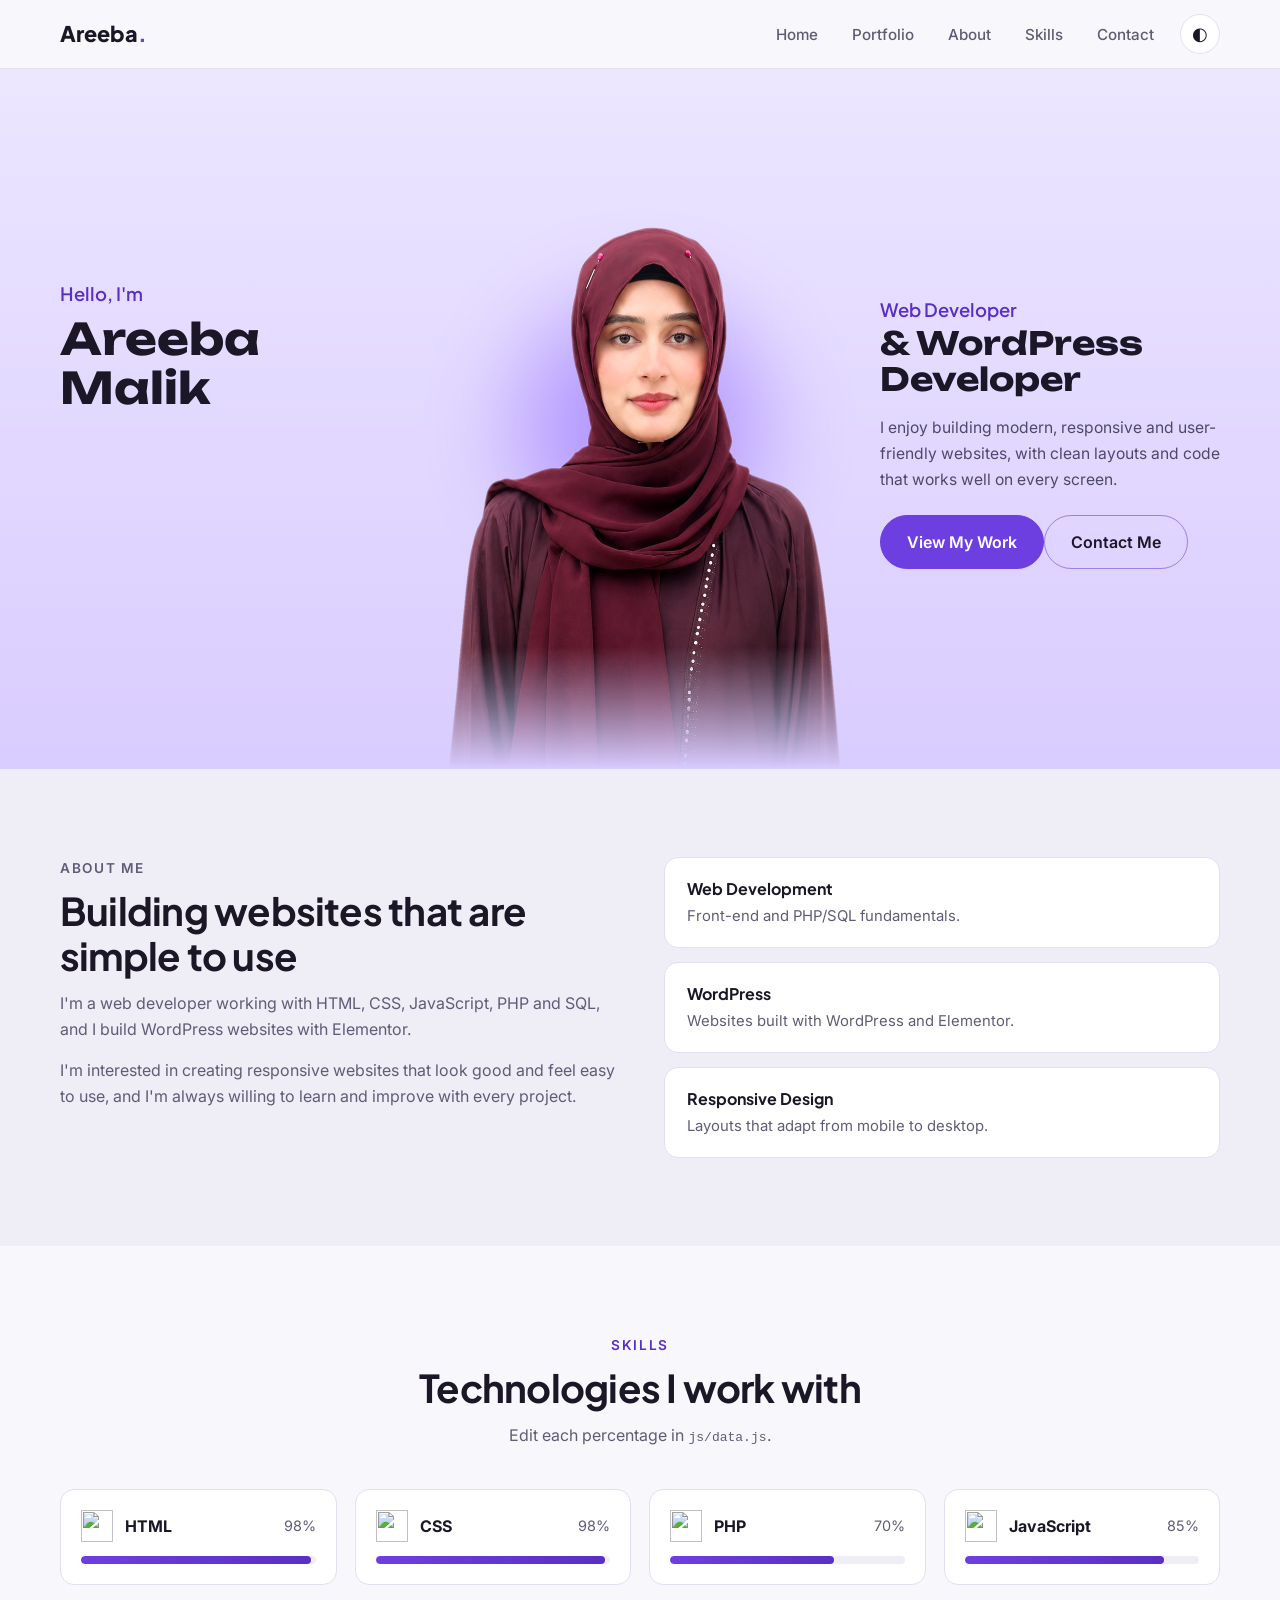
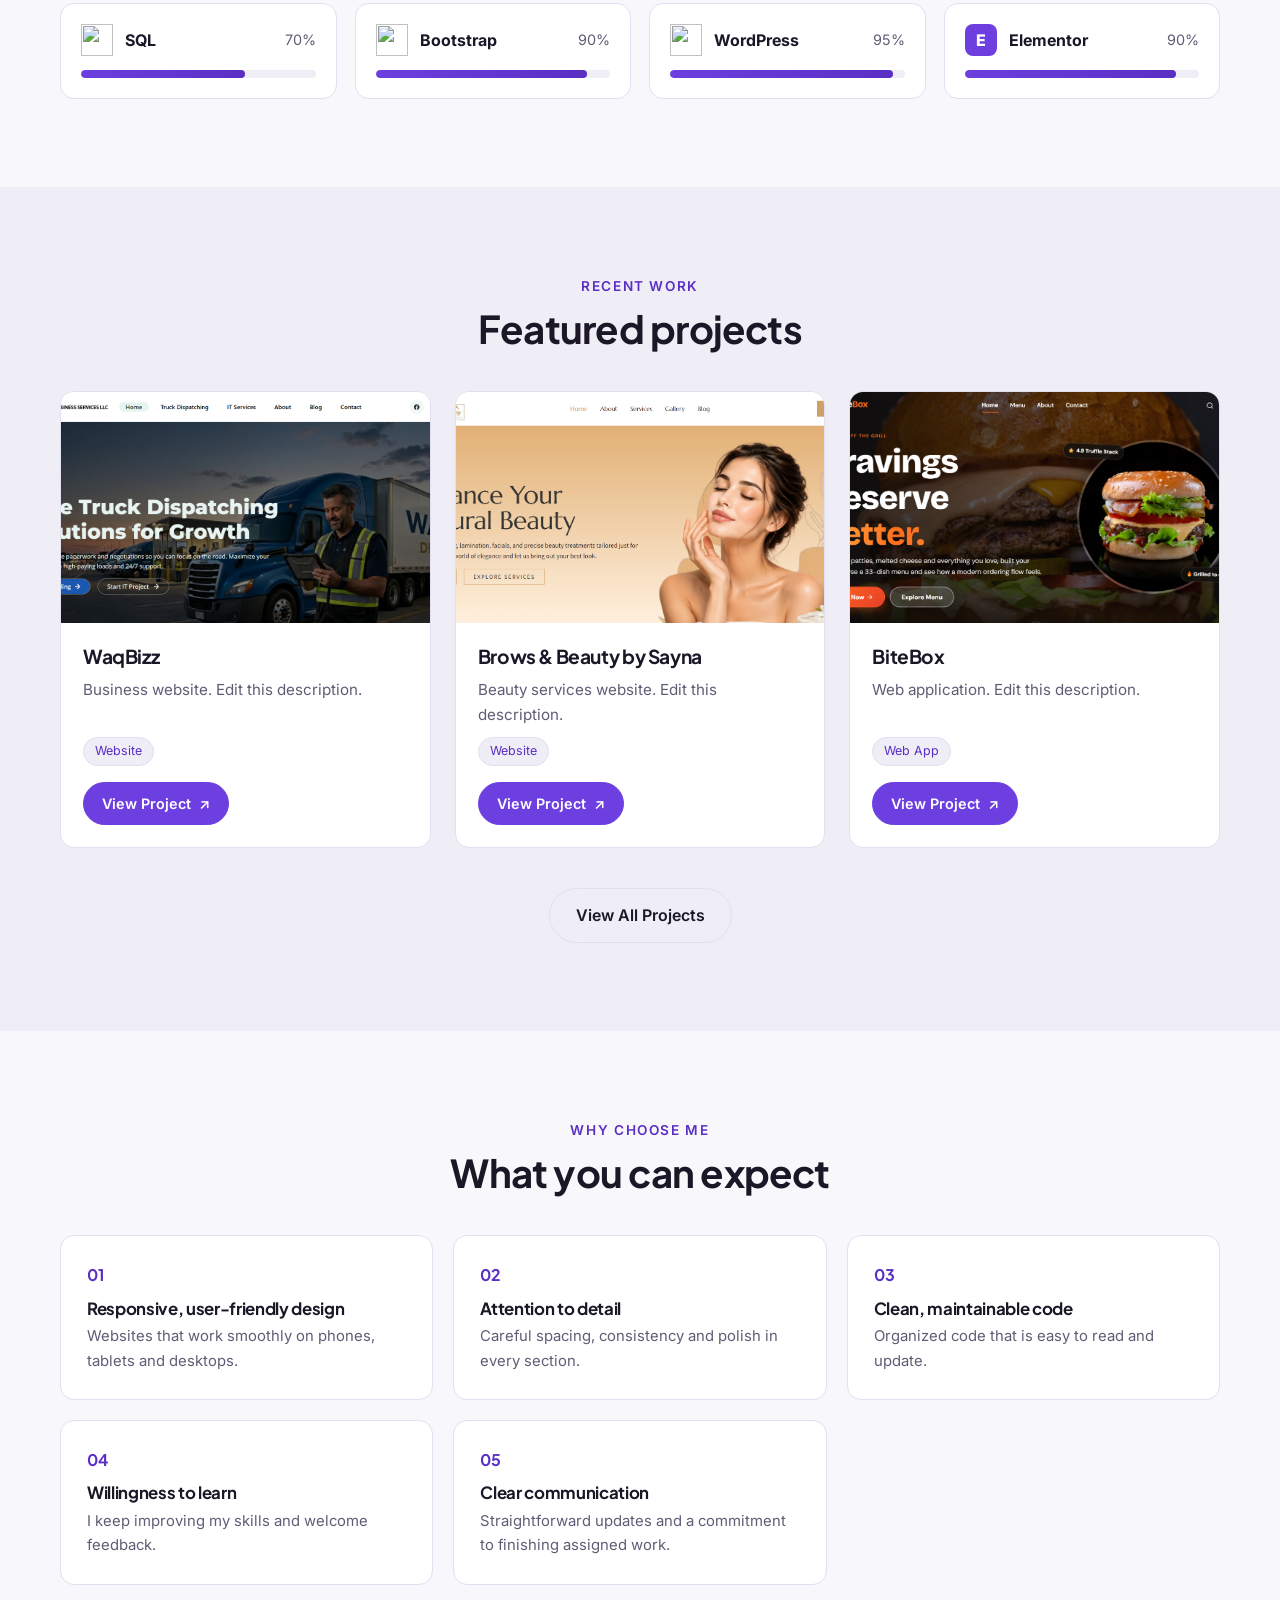
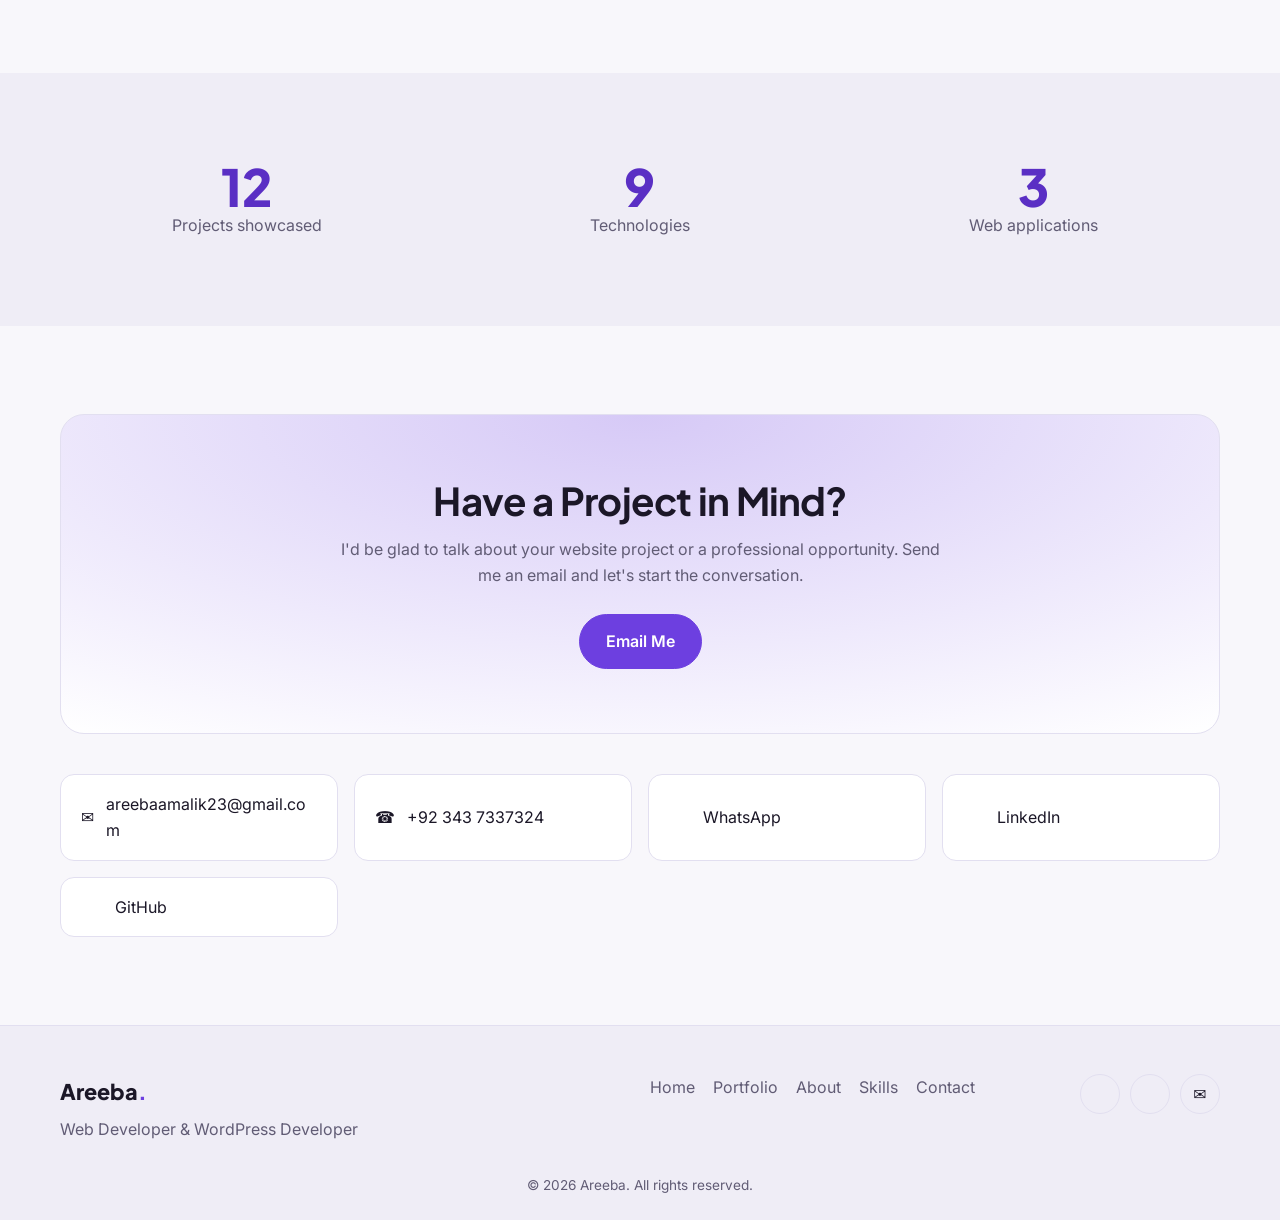
==== index.html @ 986e42f9 "My portfolio website" ====
<!DOCTYPE html><html lang="en" data-theme="dark"><head><meta charset="utf-8"><meta name="viewport" content="width=device-width,initial-scale=1"><link rel="preconnect" href="https://fonts.googleapis.com"><link rel="preconnect" href="https://fonts.gstatic.com" crossorigin><link rel="stylesheet" href="https://fonts.googleapis.com/css2?family=Inter:wght@400;500;600&family=Unbounded:wght@500;700&family=Plus+Jakarta+Sans:wght@600;700;800&display=swap"><link rel="stylesheet" href="css/styles.css"><link rel="icon" href="data:image/svg+xml,%3Csvg xmlns=%27http://www.w3.org/2000/svg%27 viewBox=%270 0 100 100%27%3E%3Crect width=%27100%27 height=%27100%27 rx=%2722%27 fill=%27%238b5cf6%27/%3E%3Ctext x=%2750%27 y=%2772%27 font-size=%2765%27 text-anchor=%27middle%27 fill=%27white%27 font-family=%27sans-serif%27 font-weight=%27800%27%3EA%3C/text%3E%3C/svg%3E">
<title>Areeba | Web Developer &amp; WordPress Developer</title>
<meta name="description" content="Portfolio of Areeba, a Web Developer and WordPress Developer building modern, responsive, user-friendly websites.">
<meta property="og:title" content="Areeba | Web Developer & WordPress Developer"><meta property="og:type" content="website"></head>
<body data-page="home"><a href="#main" style="position:absolute;left:-999px">Skip to content</a>
<header id="site-header"></header>
<main id="main">
<section id="home" class="hero"><div class="wrap hero-grid">
 <div class="h-left"><p class="hi">Hello, I'm</p><p class="big-name">Areeba Malik</p>
  <div class="vsocials" aria-label="Social links"><a data-bind="linkedin" data-ico="linkedin" aria-label="LinkedIn" href="#" target="_blank" rel="noopener"></a><a data-bind="github" data-ico="github" aria-label="GitHub" href="#" target="_blank" rel="noopener"></a><a data-bind="whatsapp" data-ico="whatsapp" aria-label="WhatsApp" href="#" target="_blank" rel="noopener"></a></div></div>
 <div class="h-photo"><img src="assets/areeba-hero.png" alt="Portrait of Areeba, Web Developer and WordPress Developer" width="860" height="1083" fetchpriority="high"></div>
 <div class="h-right"><h1><span class="hi">Web Developer</span><span class="big-role">&amp; WordPress Developer</span></h1>
  <p class="lead">I enjoy building modern, responsive and user-friendly websites, with clean layouts and code that works well on every screen.</p>
  <div class="cta"><a class="btn" href="#work">View My Work</a><a class="btn ghost" href="#contact">Contact Me</a></div></div>
</div></section>

<section id="about" class="sec alt"><div class="wrap about">
 <div><p class="eyebrow">About me</p><h2>Building websites that are simple to use</h2>
 <p>I'm a web developer working with HTML, CSS, JavaScript, PHP and SQL, and I build WordPress websites with Elementor.</p>
 <p>I'm interested in creating responsive websites that look good and feel easy to use, and I'm always willing to learn and improve with every project.</p></div>
 <div class="facts"><div class="fact"><b>Web Development</b><span>Front-end and PHP/SQL fundamentals.</span></div><div class="fact"><b>WordPress</b><span>Websites built with WordPress and Elementor.</span></div><div class="fact"><b>Responsive Design</b><span>Layouts that adapt from mobile to desktop.</span></div></div>
</div></section>

<section id="skills" class="sec"><div class="wrap"><div class="head center"><p class="eyebrow">Skills</p><h2>Technologies I work with</h2><p class="lead">Edit each percentage in <code>js/data.js</code>.</p></div><div class="sgrid" id="skillGrid"></div></div></section>

<section id="work" class="sec alt"><div class="wrap"><div class="head center"><p class="eyebrow">Recent work</p><h2>Featured projects</h2></div>
<div class="cards" id="featured"></div><div class="more"><a class="btn ghost" href="portfolio.html">View All Projects</a></div></div></section>

<section class="sec"><div class="wrap"><div class="head center"><p class="eyebrow">Why choose me</p><h2>What you can expect</h2></div><div class="why">
<div class="reveal"><span class="n">01</span><h3>Responsive, user-friendly design</h3><p>Websites that work smoothly on phones, tablets and desktops.</p></div>
<div class="reveal"><span class="n">02</span><h3>Attention to detail</h3><p>Careful spacing, consistency and polish in every section.</p></div>
<div class="reveal"><span class="n">03</span><h3>Clean, maintainable code</h3><p>Organized code that is easy to read and update.</p></div>
<div class="reveal"><span class="n">04</span><h3>Willingness to learn</h3><p>I keep improving my skills and welcome feedback.</p></div>
<div class="reveal"><span class="n">05</span><h3>Clear communication</h3><p>Straightforward updates and a commitment to finishing assigned work.</p></div></div></div></section>

<section class="sec alt"><div class="wrap"><div class="counters" id="counters"></div></div></section>

<section id="contact" class="sec"><div class="wrap"><div class="cta-box"><h2>Have a Project in Mind?</h2><p class="lead">I'd be glad to talk about your website project or a professional opportunity. Send me an email and let's start the conversation.</p><a class="btn" data-bind="email" href="#">Email Me</a></div>
<div class="contact"><a data-bind="email" href="#"><span>✉</span><span class="em"></span></a><a data-bind="phone" href="#"></a><a data-bind="whatsapp" data-ico="whatsapp" href="#" target="_blank" rel="noopener"> WhatsApp</a><a data-bind="linkedin" data-ico="linkedin" href="#" target="_blank" rel="noopener"> LinkedIn</a><a data-bind="github" data-ico="github" href="#" target="_blank" rel="noopener"> GitHub</a></div></div></section>
</main><footer id="site-footer"></footer>
<script src="js/data.js"></script><script src="js/main.js"></script></body></html>
---- css/styles.css ----
:root{--bg:#0e0d12;--bg2:#14121a;--surf:#181621;--line:#2a2638;--tx:#ecebf2;--mut:#a09db3;--pu:#8b5cf6;--pu2:#a78bfa;--on:#fff;--sh:0 10px 30px rgba(0,0,0,.35);--r:14px;--ff:"Inter",system-ui,-apple-system,"Segoe UI",sans-serif;--fh:"Plus Jakarta Sans","Inter",system-ui,sans-serif;color-scheme:dark}
[data-theme=light]{--bg:#f8f7fb;--bg2:#efedf6;--surf:#fff;--line:#e2dff0;--tx:#1b1727;--mut:#615c75;--pu:#6d3fe0;--pu2:#5a2fc4;--sh:0 10px 28px rgba(60,40,110,.10);color-scheme:light}
*{box-sizing:border-box;margin:0}html{scroll-behavior:smooth;scroll-padding-top:80px}
body{font-family:var(--ff);background:var(--bg);color:var(--tx);line-height:1.65;transition:background .3s,color .3s}
img{max-width:100%;display:block}a{color:inherit;text-decoration:none}ul{list-style:none;padding:0}
:focus-visible{outline:2px solid var(--pu2);outline-offset:3px;border-radius:6px}
.wrap{width:min(1160px,92%);margin-inline:auto}.sec{padding:88px 0}.alt{background:var(--bg2)}
h1,h2,h3{font-family:var(--fh);line-height:1.15;letter-spacing:-.02em}
h2{font-size:clamp(1.7rem,3.4vw,2.4rem);margin-bottom:12px}.eyebrow{color:var(--pu2);font-weight:600;font-size:.85rem;letter-spacing:.12em;text-transform:uppercase;margin-bottom:10px}
.lead{color:var(--mut);max-width:60ch}.head{margin-bottom:40px}.head.center{text-align:center}.head.center .lead{margin-inline:auto}
/* header */
#site-header{position:sticky;top:0;z-index:50;background:color-mix(in srgb,var(--bg) 85%,transparent);backdrop-filter:blur(12px);border-bottom:1px solid var(--line)}
.bar{display:flex;align-items:center;gap:12px;height:68px}.logo{font-family:var(--fh);font-weight:800;font-size:1.35rem}.logo span{color:var(--pu)}
nav{margin-left:auto}nav ul{display:flex;gap:6px}nav a{padding:8px 14px;border-radius:999px;color:var(--mut);font-weight:500;font-size:.95rem;transition:.2s}nav a:hover,nav a[aria-current]{color:var(--tx);background:var(--bg2)}
.icon-btn{width:40px;height:40px;border-radius:50%;border:1px solid var(--line);background:var(--surf);color:var(--tx);cursor:pointer;font-size:1.1rem}.icon-btn:hover{border-color:var(--pu)}.menu{display:none}
/* buttons */
.btn{display:inline-flex;align-items:center;gap:8px;padding:13px 26px;border-radius:999px;background:var(--pu);color:var(--on);font-weight:600;border:1px solid var(--pu);transition:.2s}.btn:hover{transform:translateY(-2px);box-shadow:0 8px 20px color-mix(in srgb,var(--pu) 35%,transparent)}
.btn.ghost{background:transparent;color:var(--tx);border-color:var(--line)}.btn.ghost:hover{border-color:var(--pu);box-shadow:none}.btn.small{padding:9px 18px;font-size:.9rem}
/* hero */
.hero{position:relative;overflow:hidden;background:#07060d;color:#f4f3fa;--hmut:#a9a5bd;--hpu:#a78bfa}
[data-theme=light] .hero{background:linear-gradient(180deg,#ece6ff,#d9ccff);color:#1b1727;--hmut:#4f4968;--hpu:#5a2fc4}
.hero-grid{display:grid;grid-template-columns:1fr minmax(300px,440px) 1fr;gap:20px;align-items:center;min-height:min(86vh,700px);padding-top:30px}
.hi{color:var(--hpu);font-family:var(--fh);font-weight:600;font-size:1.15rem;display:block}
.big-name,.big-role{font-family:"Unbounded",var(--fh);font-weight:700;line-height:1.12;display:block;font-size:clamp(1.7rem,3.4vw,2.8rem);margin-top:6px}
.big-role{font-size:clamp(1.3rem,2.5vw,2.1rem)}.hero h1{letter-spacing:0;margin-bottom:18px}
.hero .lead{color:var(--hmut);font-size:.98rem;margin-bottom:22px}.hero .btn.ghost{color:inherit;border-color:color-mix(in srgb,var(--hpu) 50%,transparent)}
.h-left{align-self:center;position:relative;min-height:300px}.vsocials{display:flex;flex-direction:column;gap:20px;margin-top:70px}.vsocials a{width:22px;height:22px}.vsocials .ico{background:var(--hmut);transition:.2s}.vsocials a:hover .ico{background:var(--hpu)}
.h-photo{position:relative;align-self:end;display:flex;justify-content:center}
.h-photo::before{content:"";position:absolute;left:50%;top:38%;width:78%;aspect-ratio:1;transform:translate(-50%,-50%);border-radius:50%;background:radial-gradient(circle,#7c4dff 0%,rgba(124,77,255,.55) 40%,transparent 70%);filter:blur(34px);opacity:.85}
[data-theme=light] .h-photo::before{opacity:.6}
.h-photo img{position:relative;width:100%;height:auto;max-height:640px;object-fit:contain;object-position:bottom;-webkit-mask-image:linear-gradient(#000 78%,transparent);mask-image:linear-gradient(#000 78%,transparent)}
@media(max-width:900px){.hero-grid{grid-template-columns:1fr;min-height:0;padding-top:16px;text-align:center;gap:6px;padding-bottom:40px}.h-photo{order:-1;width:min(340px,80%);margin:0 auto}.h-left{min-height:0}.vsocials{flex-direction:row;justify-content:center;margin:18px 0 8px}.cta{justify-content:center}.h-right{margin-top:10px}}
/* about */
.about{display:grid;grid-template-columns:1fr 1fr;gap:48px;align-items:start}.about p+p{margin-top:14px}.about p{color:var(--mut)}
.facts{display:grid;gap:14px}.fact{background:var(--surf);border:1px solid var(--line);border-radius:var(--r);padding:18px 22px}.fact b{display:block;font-family:var(--fh)}.fact span{color:var(--mut);font-size:.93rem}
/* skills */
.sgrid{display:grid;grid-template-columns:repeat(4,1fr);gap:18px}.skill{background:var(--surf);border:1px solid var(--line);border-radius:var(--r);padding:20px}
.sk-head{display:flex;align-items:center;gap:12px;margin-bottom:14px}.sk-head img,.badge-e{width:32px;height:32px;flex:none}.badge-e{display:grid;place-items:center;border-radius:8px;background:var(--pu);color:#fff;font-weight:800}.pct{margin-left:auto;color:var(--mut);font-size:.9rem}
.track{height:8px;border-radius:99px;background:var(--bg2);overflow:hidden}.track i{display:block;height:100%;width:0;border-radius:99px;background:linear-gradient(90deg,var(--pu),var(--pu2));transition:width 1.1s cubic-bezier(.2,.7,.2,1)}.skill.in .track i{width:var(--w)}
/* projects */
.cards{display:grid;grid-template-columns:repeat(3,1fr);gap:24px}.card{background:var(--surf);border:1px solid var(--line);border-radius:var(--r);overflow:hidden;display:flex;flex-direction:column;transition:.25s}.card:hover{transform:translateY(-4px);border-color:var(--pu);box-shadow:var(--sh)}
.shot{display:block;aspect-ratio:16/10;background:var(--bg2);overflow:hidden}.shot img{width:100%;height:100%;object-fit:cover}
.ph{height:100%;display:grid;place-content:center;text-align:center;color:var(--mut);background:repeating-linear-gradient(45deg,transparent 0 14px,color-mix(in srgb,var(--pu) 7%,transparent) 14px 28px)}.ph small{opacity:.7}
.body{padding:22px;display:flex;flex-direction:column;gap:10px;flex:1}.body h3{font-size:1.2rem}.body p{color:var(--mut);font-size:.95rem;flex:1}
.tags{display:flex;gap:8px;flex-wrap:wrap}.tags li{font-size:.78rem;padding:3px 11px;border-radius:99px;border:1px solid var(--line);color:var(--pu2);background:var(--bg2)}.body .btn{align-self:flex-start;margin-top:6px}
.more{text-align:center;margin-top:40px}.filters{display:flex;gap:10px;justify-content:center;flex-wrap:wrap;margin-bottom:36px}
.filters button{padding:9px 20px;border-radius:99px;border:1px solid var(--line);background:var(--surf);color:var(--tx);font:inherit;cursor:pointer}.filters button[aria-pressed=true]{background:var(--pu);color:#fff;border-color:var(--pu)}
.pagehead{padding:72px 0 40px;text-align:center}.pagehead h1{font-size:clamp(2rem,4.5vw,3rem);margin-bottom:12px}
/* why + counters */
.why{display:grid;grid-template-columns:repeat(3,1fr);gap:20px}.why div{background:var(--surf);border:1px solid var(--line);border-radius:var(--r);padding:26px}.why h3{font-size:1.05rem;margin:10px 0 6px}.why p{color:var(--mut);font-size:.93rem}.why .n{color:var(--pu2);font-weight:700;font-family:var(--fh)}
.counters{display:grid;grid-template-columns:repeat(3,1fr);gap:20px;text-align:center}.count b{display:block;font:800 clamp(2.2rem,5vw,3.2rem)/1 var(--fh);color:var(--pu2)}.count span{color:var(--mut)}
/* contact */
.cta-box{text-align:center;padding:64px 28px;border-radius:24px;border:1px solid var(--line);background:radial-gradient(90% 120% at 50% 0,color-mix(in srgb,var(--pu) 28%,var(--surf)),var(--surf))}.cta-box .lead{margin:0 auto 26px}
.contact{display:grid;grid-template-columns:repeat(auto-fit,minmax(220px,1fr));gap:16px;margin-top:40px}.contact a{display:flex;align-items:center;gap:12px;padding:16px 20px;background:var(--surf);border:1px solid var(--line);border-radius:var(--r);transition:.2s;overflow-wrap:anywhere}.contact a:hover{border-color:var(--pu)}
.ico{width:22px;height:22px;flex:none;background:var(--pu2);-webkit-mask:var(--i) center/contain no-repeat;mask:var(--i) center/contain no-repeat}
/* footer */
#site-footer{border-top:1px solid var(--line);padding:48px 0 24px;background:var(--bg2)}.foot{display:grid;grid-template-columns:1.4fr 1fr auto;gap:32px;align-items:start}.foot p{color:var(--mut);margin-top:6px}.foot ul{display:flex;gap:18px;flex-wrap:wrap;color:var(--mut)}.foot ul a:hover{color:var(--pu2)}
.socials{display:flex;gap:10px}.socials a{width:40px;height:40px;display:grid;place-items:center;border:1px solid var(--line);border-radius:50%}.socials a:hover{border-color:var(--pu)}.copy{margin-top:32px;font-size:.85rem;color:var(--mut);text-align:center}
.reveal{opacity:0;transform:translateY(18px);transition:opacity .6s,transform .6s}.reveal.in{opacity:1;transform:none}
@media(max-width:960px){.sgrid{grid-template-columns:repeat(2,1fr)}.cards{grid-template-columns:repeat(2,1fr)}.why{grid-template-columns:repeat(2,1fr)}}
@media(max-width:760px){#theme{margin-left:auto}.menu{display:block}nav{position:absolute;top:68px;left:0;right:0;background:var(--bg);border-bottom:1px solid var(--line);display:none;padding:10px 4%}nav.open{display:block}nav ul{flex-direction:column}
.about,.foot{grid-template-columns:1fr}.cards,.why,.counters{grid-template-columns:1fr}.sec{padding:64px 0}}
@media(max-width:480px){.sgrid{grid-template-columns:1fr}}
@media(prefers-reduced-motion:reduce){*{transition:none!important;scroll-behavior:auto!important}.reveal{opacity:1;transform:none}.track i{width:var(--w)}}
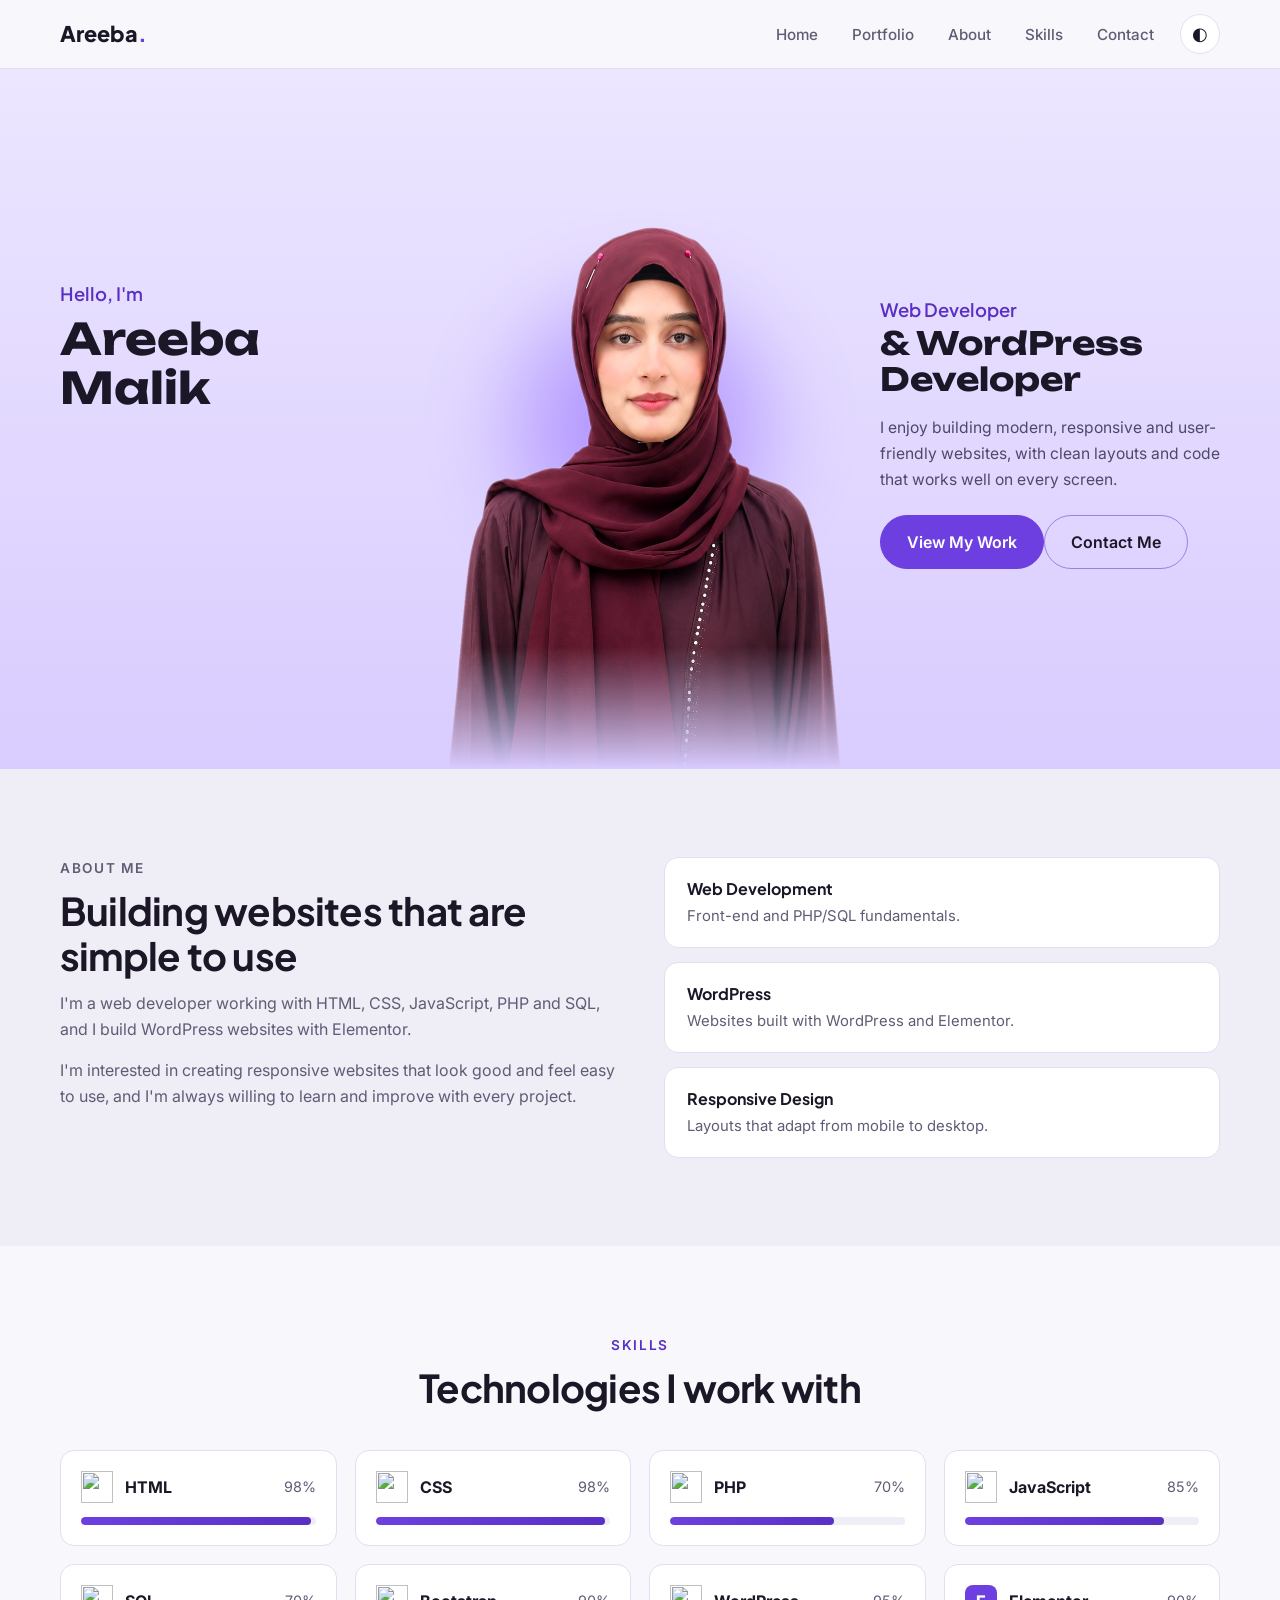
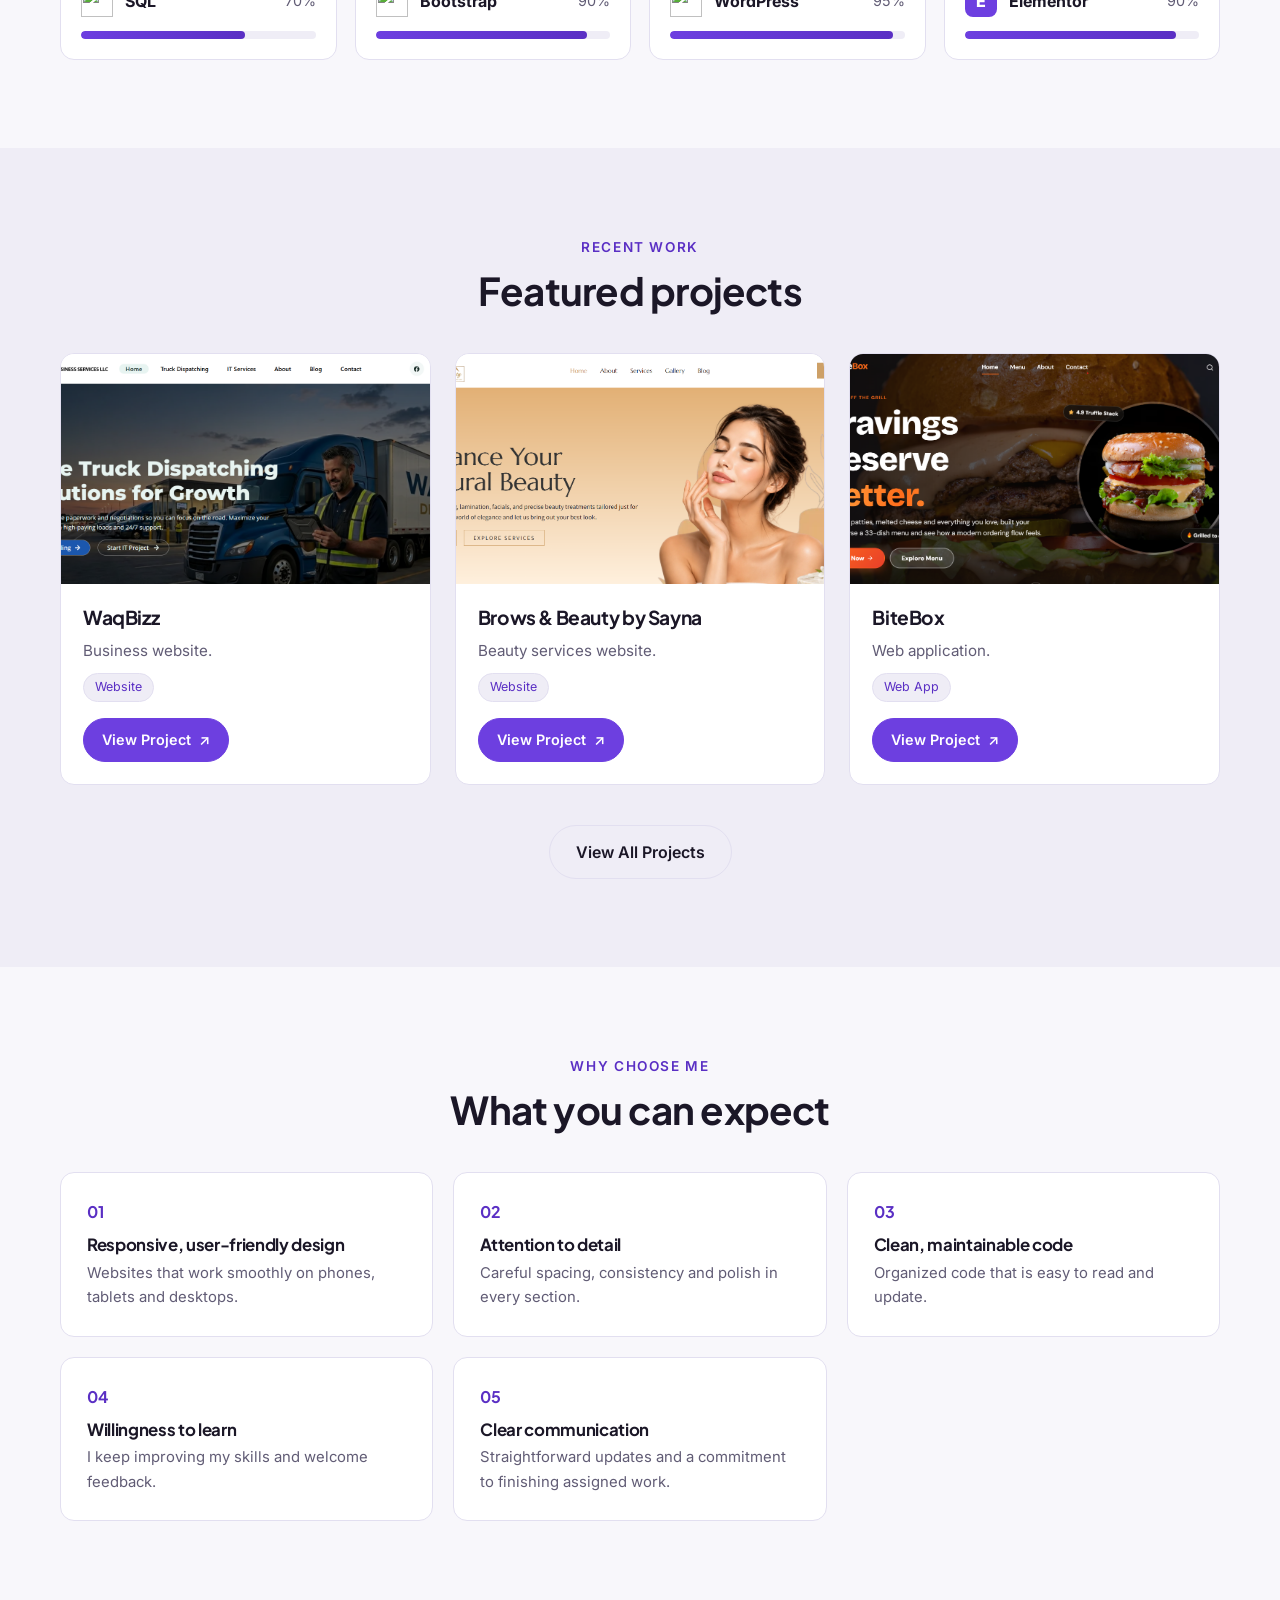
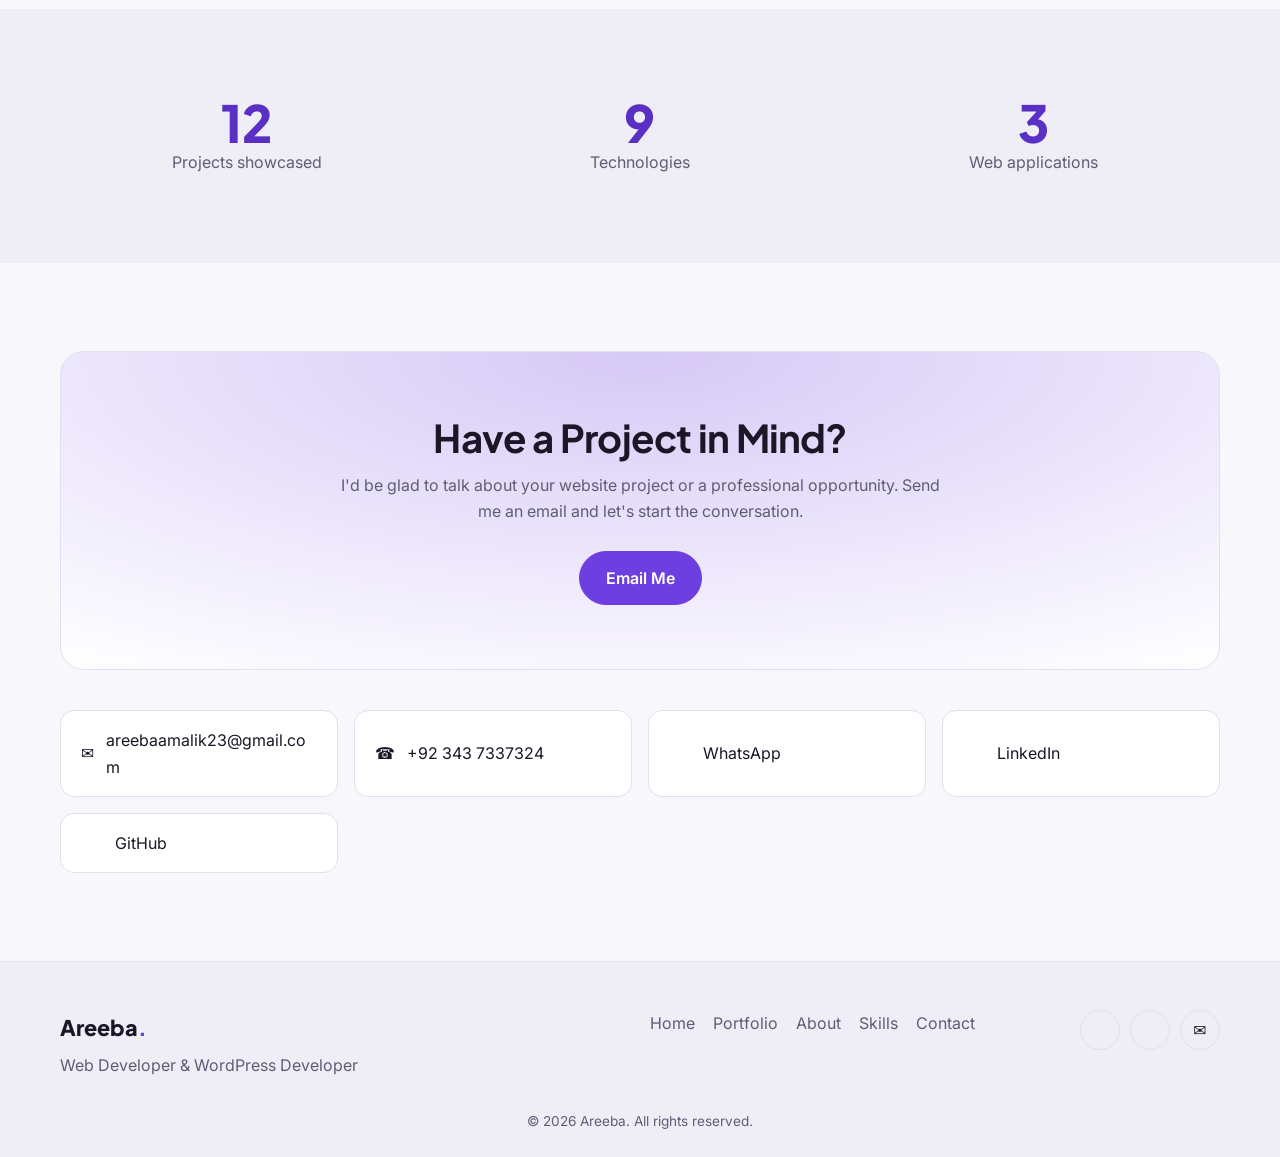
==== commit 0e133aa7: "Update portfolio" ====
--- a/index.html
+++ b/index.html
@@ -21,7 +21,7 @@
  <div class="facts"><div class="fact"><b>Web Development</b><span>Front-end and PHP/SQL fundamentals.</span></div><div class="fact"><b>WordPress</b><span>Websites built with WordPress and Elementor.</span></div><div class="fact"><b>Responsive Design</b><span>Layouts that adapt from mobile to desktop.</span></div></div>
 </div></section>
 
-<section id="skills" class="sec"><div class="wrap"><div class="head center"><p class="eyebrow">Skills</p><h2>Technologies I work with</h2><p class="lead">Edit each percentage in <code>js/data.js</code>.</p></div><div class="sgrid" id="skillGrid"></div></div></section>
+<section id="skills" class="sec"><div class="wrap"><div class="head center"><p class="eyebrow">Skills</p><h2>Technologies I work with</h2></div><div class="sgrid" id="skillGrid"></div></div></section>
 
 <section id="work" class="sec alt"><div class="wrap"><div class="head center"><p class="eyebrow">Recent work</p><h2>Featured projects</h2></div>
 <div class="cards" id="featured"></div><div class="more"><a class="btn ghost" href="portfolio.html">View All Projects</a></div></div></section>
